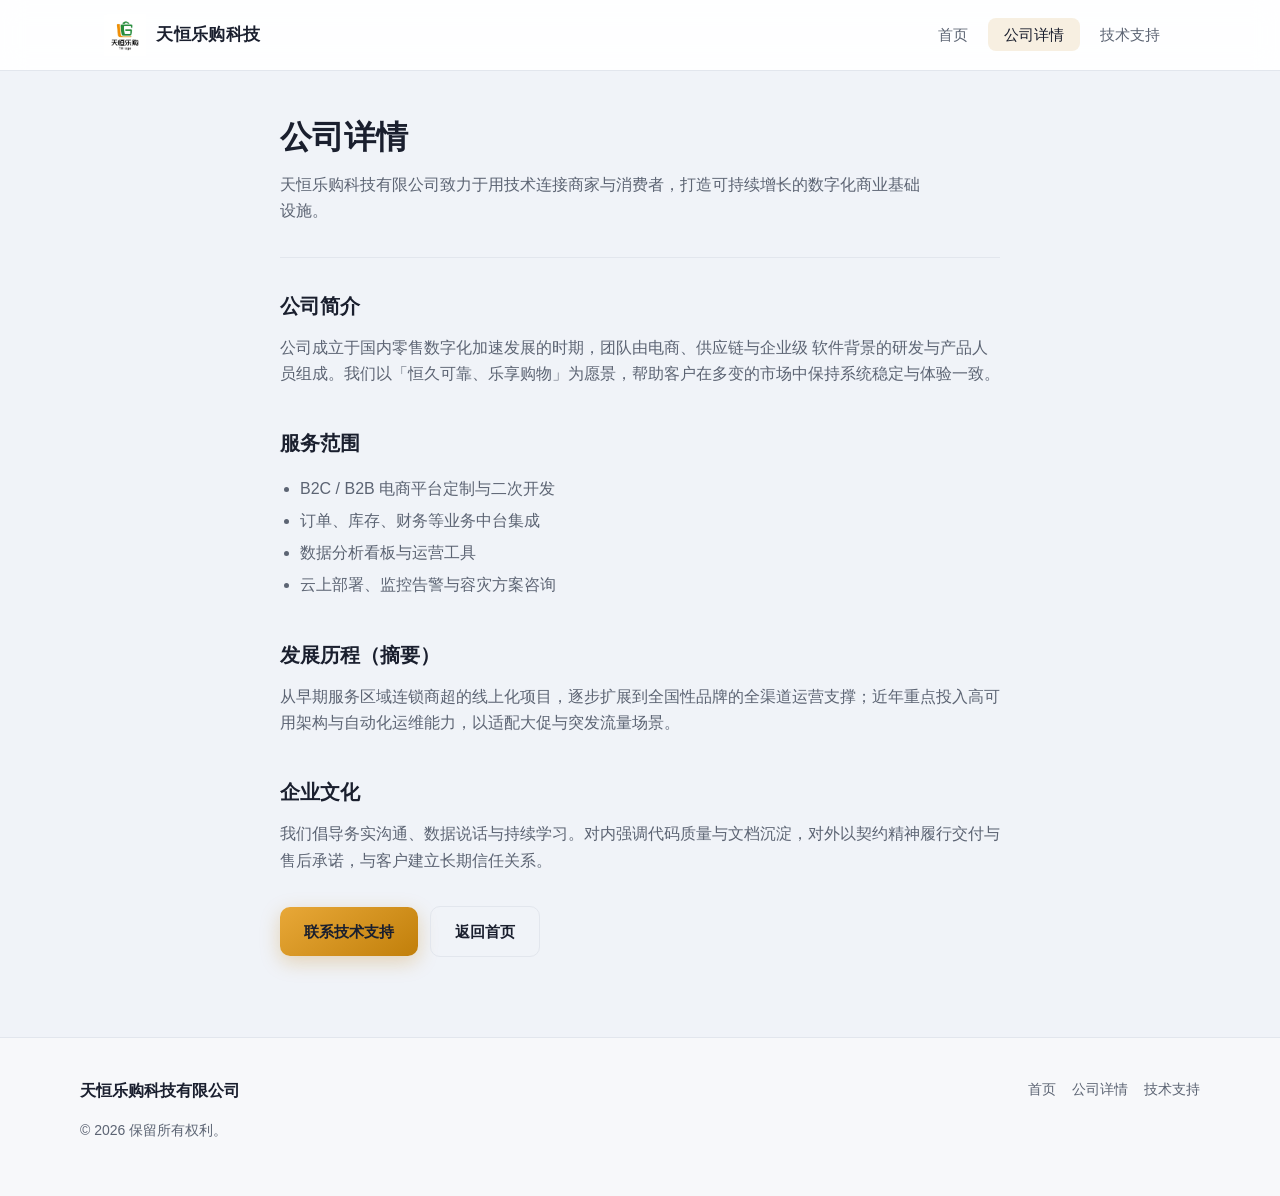
==== detail.html @ bde3aa9e "Add files via upload" ====
<!DOCTYPE html>
<html lang="zh-CN">
  <head>
    <meta charset="UTF-8" />
    <meta name="viewport" content="width=device-width, initial-scale=1.0" />
    <title>公司详情 - 天恒乐购科技有限公司</title>
    <meta
      name="description"
      content="天恒乐购科技有限公司简介、发展历程、服务范围与企业文化。"
    />
    <link rel="stylesheet" href="css/style.css" />
  </head>
  <body class="layout-flex">
    <header class="site-header">
      <div class="header-inner">
        <a href="index.html" class="logo">
          <img
            class="logo-img"
            src="img/logo.jpg"
            alt=""
            width="140"
            height="42"
            decoding="async"
          />
          <span>天恒乐购科技</span>
        </a>
        <button
          type="button"
          class="nav-toggle"
          aria-label="打开菜单"
          aria-expanded="false"
        >
          <span></span><span></span><span></span>
        </button>
        <nav aria-label="主导航">
          <ul class="nav-list">
            <li><a href="index.html">首页</a></li>
            <li><a href="detail.html" class="active">公司详情</a></li>
            <li><a href="support.html">技术支持</a></li>
          </ul>
        </nav>
      </div>
    </header>

    <main>
      <header class="page-hero">
        <h1>公司详情</h1>
        <p>
          天恒乐购科技有限公司致力于用技术连接商家与消费者，打造可持续增长的数字化商业基础设施。
        </p>
      </header>

      <div class="prose">
        <h2>公司简介</h2>
        <p>
          公司成立于国内零售数字化加速发展的时期，团队由电商、供应链与企业级
          软件背景的研发与产品人员组成。我们以「恒久可靠、乐享购物」为愿景，帮助客户在多变的市场中保持系统稳定与体验一致。
        </p>

        <h2>服务范围</h2>
        <ul>
          <li>B2C / B2B 电商平台定制与二次开发</li>
          <li>订单、库存、财务等业务中台集成</li>
          <li>数据分析看板与运营工具</li>
          <li>云上部署、监控告警与容灾方案咨询</li>
        </ul>

        <h2>发展历程（摘要）</h2>
        <p>
          从早期服务区域连锁商超的线上化项目，逐步扩展到全国性品牌的全渠道运营支撑；近年重点投入高可用架构与自动化运维能力，以适配大促与突发流量场景。
        </p>

        <h2>企业文化</h2>
        <p>
          我们倡导务实沟通、数据说话与持续学习。对内强调代码质量与文档沉淀，对外以契约精神履行交付与售后承诺，与客户建立长期信任关系。
        </p>

        <p style="margin-top: 2rem">
          <a href="support.html" class="btn btn-primary">联系技术支持</a>
          <a href="index.html" class="btn btn-ghost" style="margin-left: 0.5rem"
            >返回首页</a
          >
        </p>
      </div>
    </main>

    <footer class="site-footer">
      <div class="footer-inner">
        <div>
          <div class="footer-brand">天恒乐购科技有限公司</div>
          <p class="footer-meta">
            © <span id="year"></span> 保留所有权利。
          </p>
        </div>
        <div class="footer-links">
          <a href="index.html">首页</a>
          <a href="detail.html">公司详情</a>
          <a href="support.html">技术支持</a>
        </div>
      </div>
    </footer>

    <script>
      document.getElementById("year").textContent = new Date().getFullYear();
    </script>
    <script src="js/main.js"></script>
  </body>
</html>
---- css/style.css ----
/* 天恒乐购 - 企业站全局样式（浅色系） */
:root {
  --bg-page: #f0f3f8;
  --bg-deep: #ffffff;
  --bg-card: #ffffff;
  --bg-elevated: #f7f8fa;
  --accent: #c17f0a;
  --accent-soft: rgba(193, 127, 10, 0.12);
  --text: #1a1f2e;
  --text-muted: #5c6473;
  --border: #e2e6ed;
  --gradient-hero: linear-gradient(165deg, #ffffff 0%, #f0f4fa 50%, #e8eef6 100%);
  --font-sans: "Segoe UI", "PingFang SC", "Microsoft YaHei", sans-serif;
  --radius: 12px;
  --shadow: 0 10px 40px rgba(15, 23, 42, 0.08);
  --shadow-card: 0 4px 24px rgba(15, 23, 42, 0.06);
}

*,
*::before,
*::after {
  box-sizing: border-box;
}

html {
  scroll-behavior: smooth;
}

body {
  margin: 0;
  font-family: var(--font-sans);
  background: var(--bg-page);
  color: var(--text);
  line-height: 1.65;
  min-height: 100vh;
}

a {
  color: #b37400;
  text-decoration: none;
  transition: color 0.2s ease, opacity 0.2s ease;
}

a:hover {
  color: #8f5c00;
}

img {
  max-width: 100%;
  height: auto;
  display: block;
}

/* 顶部导航 */
.site-header {
  position: sticky;
  top: 0;
  z-index: 100;
  background: rgba(255, 255, 255, 0.92);
  backdrop-filter: blur(12px);
  border-bottom: 1px solid var(--border);
}

.header-inner {
  position: relative;
  max-width: 1120px;
  margin: 0 auto;
  padding: 0.875rem 1.5rem;
  display: flex;
  align-items: center;
  justify-content: space-between;
  gap: 1rem;
}

.logo {
  display: flex;
  align-items: center;
  gap: 0.65rem;
  color: var(--text);
  font-weight: 700;
  font-size: 1.05rem;
  letter-spacing: 0.02em;
}

.logo-img {
  height: 42px;
  width: auto;
  max-width: min(200px, 42vw);
  object-fit: contain;
  display: block;
}

.nav-toggle {
  display: none;
  flex-direction: column;
  gap: 5px;
  background: transparent;
  border: 1px solid var(--border);
  border-radius: 8px;
  padding: 0.5rem 0.65rem;
  cursor: pointer;
}

.nav-toggle span {
  display: block;
  width: 22px;
  height: 2px;
  background: var(--text);
  border-radius: 1px;
}

.nav-list {
  list-style: none;
  margin: 0;
  padding: 0;
  display: flex;
  align-items: center;
  gap: 0.25rem;
}

.nav-list a {
  color: var(--text-muted);
  padding: 0.5rem 1rem;
  border-radius: 8px;
  font-size: 0.95rem;
}

.nav-list a:hover,
.nav-list a.active {
  color: var(--text);
  background: var(--accent-soft);
}

/* 主内容区 */
main {
  max-width: 1120px;
  margin: 0 auto;
  padding: 0 1.5rem 4rem;
}

/* 页脚 */
.site-footer {
  border-top: 1px solid var(--border);
  background: var(--bg-elevated);
  padding: 2.5rem 1.5rem;
  margin-top: auto;
}

.footer-inner {
  max-width: 1120px;
  margin: 0 auto;
  display: grid;
  gap: 2rem;
  grid-template-columns: 1fr auto;
  align-items: start;
}

@media (max-width: 640px) {
  .footer-inner {
    grid-template-columns: 1fr;
  }
}

.footer-brand {
  font-weight: 700;
  margin-bottom: 0.5rem;
  color: var(--text);
}

.footer-meta {
  color: var(--text-muted);
  font-size: 0.875rem;
}

.footer-links {
  display: flex;
  flex-wrap: wrap;
  gap: 1rem;
}

.footer-links a {
  color: var(--text-muted);
  font-size: 0.9rem;
}

.footer-links a:hover {
  color: var(--accent);
}

/* Hero */
.hero {
  padding: 3.5rem 0 4rem;
  text-align: center;
  position: relative;
}

.hero::before {
  content: "";
  position: absolute;
  inset: -2rem -1.5rem 0;
  background: var(--gradient-hero);
  border-radius: 0 0 24px 24px;
  z-index: -1;
  border: 1px solid var(--border);
  border-top: none;
}

.hero-badge {
  display: inline-block;
  padding: 0.35rem 0.85rem;
  background: var(--accent-soft);
  color: #8f5c00;
  border-radius: 999px;
  font-size: 0.8rem;
  font-weight: 600;
  letter-spacing: 0.06em;
  margin-bottom: 1.25rem;
}

.hero h1 {
  font-size: clamp(1.75rem, 5vw, 2.5rem);
  font-weight: 800;
  line-height: 1.25;
  margin: 0 0 1rem;
  letter-spacing: 0.02em;
  color: var(--text);
}

.hero-lead {
  max-width: 36rem;
  margin: 0 auto 2rem;
  color: var(--text-muted);
  font-size: 1.05rem;
}

.hero-actions {
  display: flex;
  flex-wrap: wrap;
  gap: 0.75rem;
  justify-content: center;
}

.btn {
  display: inline-flex;
  align-items: center;
  justify-content: center;
  padding: 0.75rem 1.5rem;
  border-radius: 10px;
  font-weight: 600;
  font-size: 0.95rem;
  border: none;
  cursor: pointer;
  transition: transform 0.15s ease, box-shadow 0.2s ease;
}

.btn:active {
  transform: scale(0.98);
}

.btn-primary {
  background: linear-gradient(145deg, #e8a838 0%, #c17f0a 100%);
  color: #1a1f2e;
  box-shadow: 0 6px 20px rgba(193, 127, 10, 0.28);
}

.btn-primary:hover {
  box-shadow: 0 10px 28px rgba(193, 127, 10, 0.35);
  color: #1a1f2e;
}

.btn-ghost {
  background: transparent;
  color: var(--text);
  border: 1px solid var(--border);
}

.btn-ghost:hover {
  background: var(--bg-elevated);
  color: var(--text);
}

/* 区块标题 */
.section {
  padding: 3rem 0;
}

.section-head {
  text-align: center;
  margin-bottom: 2.5rem;
}

.section-head h2 {
  font-size: 1.65rem;
  margin: 0 0 0.5rem;
  font-weight: 700;
  color: var(--text);
}

.section-head p {
  margin: 0;
  color: var(--text-muted);
  max-width: 32rem;
  margin-inline: auto;
}

/* 卡片网格 */
.card-grid {
  display: grid;
  grid-template-columns: repeat(auto-fit, minmax(260px, 1fr));
  gap: 1.25rem;
}

.card {
  background: var(--bg-card);
  border: 1px solid var(--border);
  border-radius: var(--radius);
  padding: 1.5rem;
  box-shadow: var(--shadow-card);
  transition: border-color 0.2s ease, transform 0.2s ease, box-shadow 0.2s ease;
}

.card:hover {
  border-color: rgba(193, 127, 10, 0.35);
  transform: translateY(-2px);
  box-shadow: 0 8px 32px rgba(15, 23, 42, 0.1);
}

.card-icon {
  width: 48px;
  height: 48px;
  border-radius: 10px;
  background: var(--accent-soft);
  display: grid;
  place-items: center;
  font-size: 1.35rem;
  margin-bottom: 1rem;
}

.card h3 {
  margin: 0 0 0.5rem;
  font-size: 1.1rem;
  color: var(--text);
}

.card p {
  margin: 0;
  color: var(--text-muted);
  font-size: 0.95rem;
}

/* 数据条 */
.stats {
  display: grid;
  grid-template-columns: repeat(auto-fit, minmax(140px, 1fr));
  gap: 1rem;
  padding: 2rem;
  background: var(--bg-card);
  border: 1px solid var(--border);
  border-radius: var(--radius);
  margin-top: 2rem;
  box-shadow: var(--shadow-card);
}

.stat {
  text-align: center;
}

.stat strong {
  display: block;
  font-size: 1.75rem;
  color: #b37400;
  font-weight: 800;
}

.stat span {
  font-size: 0.85rem;
  color: var(--text-muted);
}

/* 内页：页面标题 */
.page-hero {
  padding: 2.5rem 0 2rem;
  border-bottom: 1px solid var(--border);
  margin-bottom: 2rem;
}

.page-hero h1 {
  margin: 0 0 0.5rem;
  font-size: clamp(1.5rem, 4vw, 2rem);
  color: var(--text);
}

.page-hero p {
  margin: 0;
  color: var(--text-muted);
  max-width: 40rem;
}

/* 文章式内容 */
.prose {
  max-width: 720px;
}

.prose h2 {
  font-size: 1.25rem;
  margin: 2rem 0 0.75rem;
  padding-top: 0.5rem;
  color: var(--text);
}

.prose h2:first-child {
  margin-top: 0;
  padding-top: 0;
}

.prose p {
  color: var(--text-muted);
  margin: 0 0 1rem;
}

.prose ul {
  color: var(--text-muted);
  padding-left: 1.25rem;
}

.prose li {
  margin-bottom: 0.35rem;
}

/* 技术支持：布局 */
.support-layout {
  display: grid;
  gap: 2rem;
  grid-template-columns: 1fr 340px;
  align-items: start;
}

@media (max-width: 900px) {
  .support-layout {
    grid-template-columns: 1fr;
  }
}

.faq-item {
  border: 1px solid var(--border);
  border-radius: var(--radius);
  margin-bottom: 0.75rem;
  overflow: hidden;
  background: var(--bg-card);
  box-shadow: var(--shadow-card);
}

.faq-q {
  width: 100%;
  text-align: left;
  padding: 1rem 1.25rem;
  background: transparent;
  border: none;
  color: var(--text);
  font-size: 1rem;
  font-weight: 600;
  cursor: pointer;
  display: flex;
  justify-content: space-between;
  align-items: center;
  gap: 1rem;
}

.faq-q:hover {
  background: var(--bg-page);
}

.faq-q .chevron {
  flex-shrink: 0;
  transition: transform 0.25s ease;
  color: var(--accent);
}

.faq-item.open .faq-q .chevron {
  transform: rotate(180deg);
}

.faq-a {
  max-height: 0;
  overflow: hidden;
  transition: max-height 0.35s ease;
}

.faq-item.open .faq-a {
  max-height: 320px;
}

.faq-a-inner {
  padding: 0 1.25rem 1.25rem;
  color: var(--text-muted);
  font-size: 0.95rem;
}

.side-card {
  background: var(--bg-card);
  border: 1px solid var(--border);
  border-radius: var(--radius);
  padding: 1.5rem;
  position: sticky;
  top: 5.5rem;
  box-shadow: var(--shadow-card);
}

.side-card h3 {
  margin: 0 0 1rem;
  font-size: 1.05rem;
  color: var(--text);
}

.side-card dl {
  margin: 0;
  font-size: 0.9rem;
}

.side-card dt {
  color: var(--text-muted);
  margin-top: 0.75rem;
}

.side-card dt:first-child {
  margin-top: 0;
}

.side-card dd {
  margin: 0.25rem 0 0;
}

/* 表单 */
.form-group {
  margin-bottom: 1rem;
}

.form-group label {
  display: block;
  font-size: 0.875rem;
  margin-bottom: 0.35rem;
  color: var(--text-muted);
}

.form-group input,
.form-group textarea,
.form-group select {
  width: 100%;
  padding: 0.65rem 0.85rem;
  border-radius: 8px;
  border: 1px solid var(--border);
  background: var(--bg-card);
  color: var(--text);
  font-family: inherit;
  font-size: 0.95rem;
}

.form-group input:focus,
.form-group textarea:focus,
.form-group select:focus {
  outline: none;
  border-color: var(--accent);
  box-shadow: 0 0 0 3px var(--accent-soft);
}

.form-group textarea {
  min-height: 120px;
  resize: vertical;
}

.form-note {
  font-size: 0.8rem;
  color: var(--text-muted);
  margin-top: 0.75rem;
}

.toast {
  position: fixed;
  bottom: 1.5rem;
  left: 50%;
  transform: translateX(-50%) translateY(120px);
  background: var(--bg-card);
  border: 1px solid var(--border);
  color: var(--text);
  padding: 0.85rem 1.5rem;
  border-radius: 10px;
  box-shadow: var(--shadow);
  z-index: 200;
  opacity: 0;
  transition: transform 0.35s ease, opacity 0.35s ease;
  pointer-events: none;
  max-width: 90vw;
  text-align: center;
}

.toast.show {
  transform: translateX(-50%) translateY(0);
  opacity: 1;
}

/* 移动端导航 */
@media (max-width: 768px) {
  .nav-toggle {
    display: flex;
  }

  .nav-list {
    position: absolute;
    top: 100%;
    left: 0;
    right: 0;
    flex-direction: column;
    background: #ffffff;
    border-bottom: 1px solid var(--border);
    padding: 0.75rem;
    gap: 0;
    display: none;
    box-shadow: 0 12px 24px rgba(15, 23, 42, 0.08);
  }

  .nav-list.open {
    display: flex;
  }

  .nav-list a {
    display: block;
    width: 100%;
    padding: 0.85rem 1rem;
  }
}

body.layout-flex {
  display: flex;
  flex-direction: column;
  min-height: 100vh;
}

/* —— 技术支持页（订货平台帮助）— 版式与局部强调 —— */
.support-help-main {
  flex: 1;
  width: 100%;
  max-width: 640px;
  margin: 0 auto;
  padding: 2rem 1.5rem 3rem;
}

.support-help-hero {
  text-align: center;
  margin-bottom: 2.5rem;
}

.support-help-hero h1 {
  margin: 0;
  font-size: clamp(1.75rem, 5vw, 2.25rem);
  font-weight: 700;
  color: #000000;
  letter-spacing: 0.04em;
}

.support-help-subtitle {
  margin: 0.75rem 0 0;
  font-size: 0.95rem;
  color: #666666;
}

.support-contact-card {
  background: #f7f8fa;
  border-radius: 12px;
  padding: 1.35rem 1.5rem 1.5rem;
  margin-bottom: 2.5rem;
}

.support-section-title-row {
  display: flex;
  align-items: center;
  gap: 0.5rem;
  margin-bottom: 1rem;
}

.support-section-title-row h2 {
  margin: 0;
  font-size: 1.05rem;
  font-weight: 700;
  color: #000000;
}

.support-icon-phone {
  display: flex;
  color: #333333;
  flex-shrink: 0;
}

.support-icon-faq {
  display: flex;
  align-items: center;
  justify-content: center;
  width: 22px;
  height: 22px;
  flex-shrink: 0;
  border-radius: 50%;
  background: #e53935;
  color: #ffffff;
  font-size: 0.85rem;
  font-weight: 700;
  line-height: 1;
}

.support-contact-line {
  margin: 0 0 0.65rem;
  font-size: 0.95rem;
  line-height: 1.6;
  color: #333333;
}

.support-contact-line:last-child {
  margin-bottom: 0;
}

.support-contact-hours {
  color: #333333;
}

.support-link-phone {
  color: #551a8b;
  text-decoration: underline;
  text-underline-offset: 2px;
}

.support-link-phone:hover {
  color: #6b2aad;
}

.support-faq-section {
  text-align: left;
}

.support-faq-list {
  margin: 0;
  padding: 0;
}

.support-faq-item {
  margin-bottom: 1.35rem;
}

.support-faq-item:last-child {
  margin-bottom: 0;
}

.support-faq-list dt {
  margin: 0 0 0.35rem;
  font-size: 0.95rem;
  font-weight: 700;
  color: #000000;
}

.support-faq-list dd {
  margin: 0;
  font-size: 0.95rem;
  color: #333333;
  line-height: 1.65;
}

.support-help-footer {
  text-align: center;
  padding: 2rem 1.5rem;
  border-top: 1px solid var(--border);
  background: var(--bg-elevated);
}

.support-footer-copy {
  margin: 0;
  font-size: 0.875rem;
  color: #666666;
}

.support-footer-link-wrap {
  margin: 0.65rem 0 0;
}

.support-link-privacy {
  color: #0066cc;
  font-size: 0.875rem;
  text-decoration: underline;
  text-underline-offset: 2px;
}

.support-link-privacy:hover {
  color: #004499;
}

.support-privacy-main {
  text-align: left;
}

.support-privacy-h1 {
  margin: 0 0 1rem;
  font-size: 1.35rem;
  font-weight: 700;
  color: #000000;
  text-align: center;
}

.support-privacy-text {
  margin: 0 0 1.5rem;
  font-size: 0.95rem;
  color: #333333;
  line-height: 1.7;
}

.support-privacy-back {
  margin: 0;
  text-align: center;
}
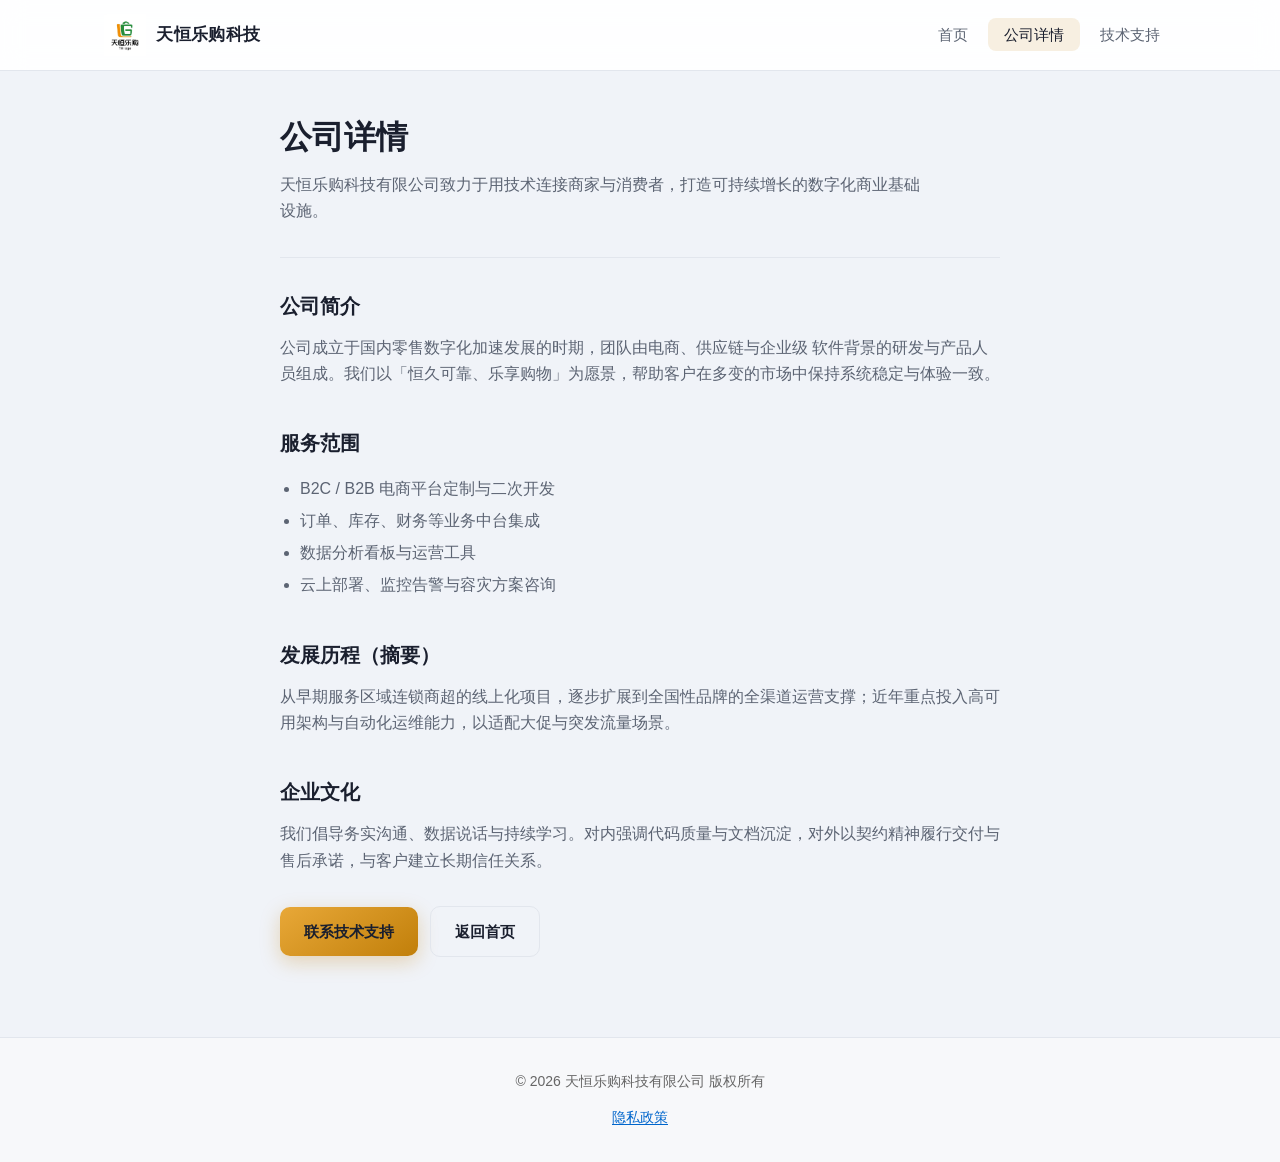
==== commit 54bad3c5: "Add files via upload" ====
--- a/detail.html
+++ b/detail.html
@@ -84,20 +84,11 @@
       </div>
     </main>
 
-    <footer class="site-footer">
-      <div class="footer-inner">
-        <div>
-          <div class="footer-brand">天恒乐购科技有限公司</div>
-          <p class="footer-meta">
-            © <span id="year"></span> 保留所有权利。
-          </p>
-        </div>
-        <div class="footer-links">
-          <a href="index.html">首页</a>
-          <a href="detail.html">公司详情</a>
-          <a href="support.html">技术支持</a>
-        </div>
-      </div>
+    <footer class="support-help-footer">
+      <p class="support-footer-copy">© 2026 天恒乐购科技有限公司 版权所有</p>
+      <p class="support-footer-link-wrap">
+        <a href="privacy.html" class="support-link-privacy">隐私政策</a>
+      </p>
     </footer>
 
     <script>
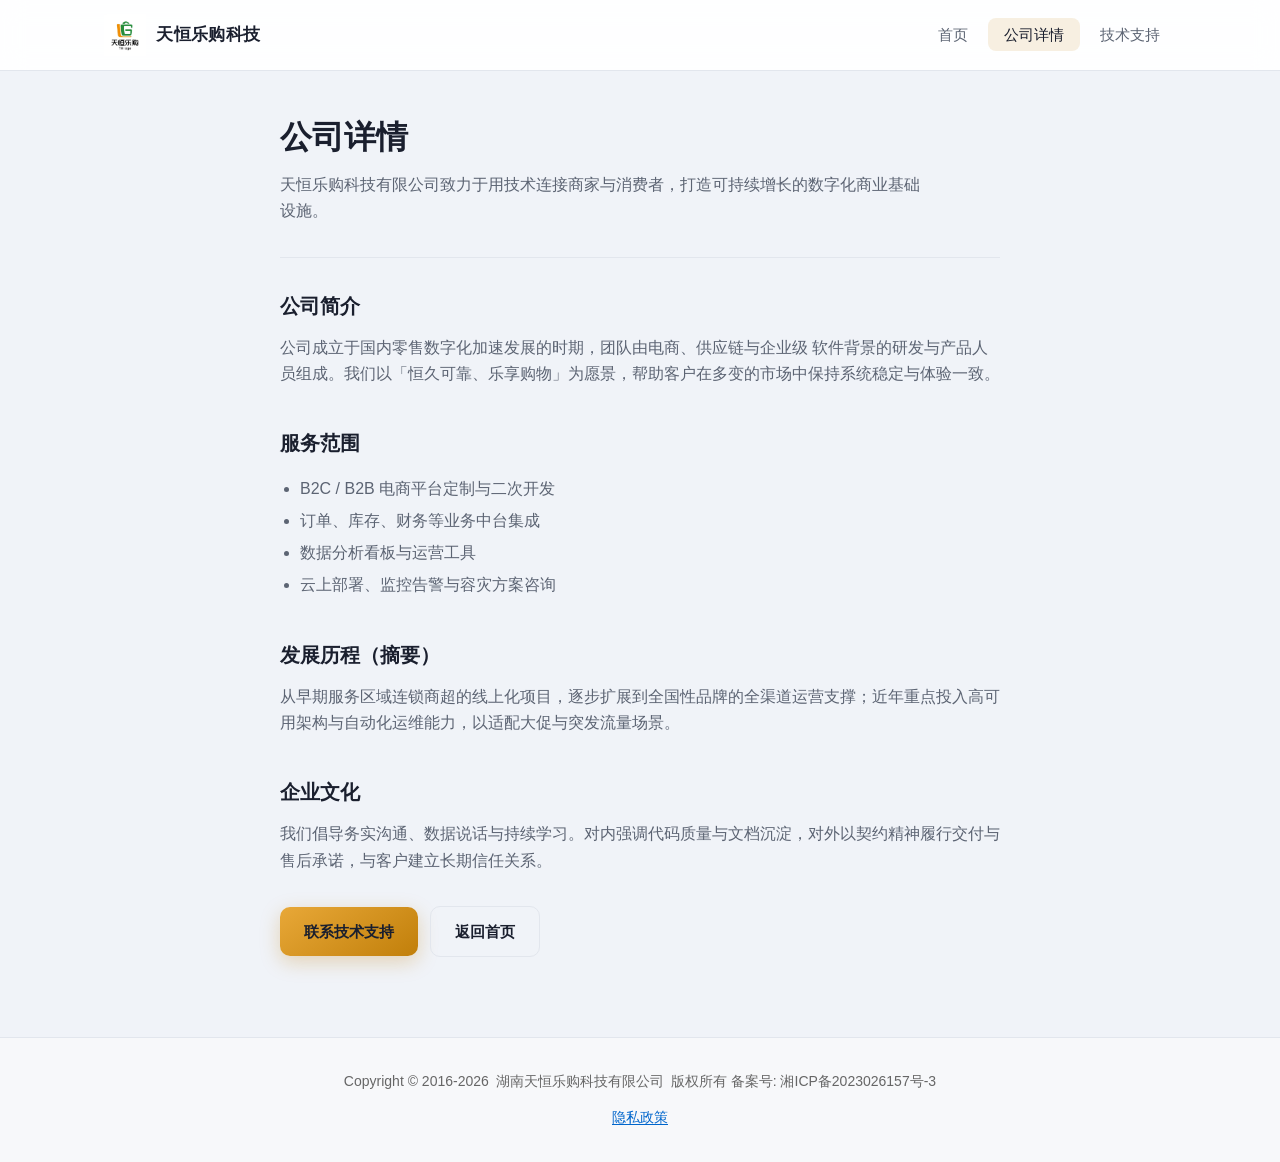
==== commit 1627ce4f: "Add files via upload" ====
--- a/detail.html
+++ b/detail.html
@@ -85,7 +85,7 @@
     </main>
 
     <footer class="support-help-footer">
-      <p class="support-footer-copy">© 2026 天恒乐购科技有限公司 版权所有</p>
+      <p class="support-footer-copy">Copyright © 2016-2026 湖南天恒乐购科技有限公司 版权所有 备案号: 湘ICP备2023026157号-3</p>
       <p class="support-footer-link-wrap">
         <a href="privacy.html" class="support-link-privacy">隐私政策</a>
       </p>
